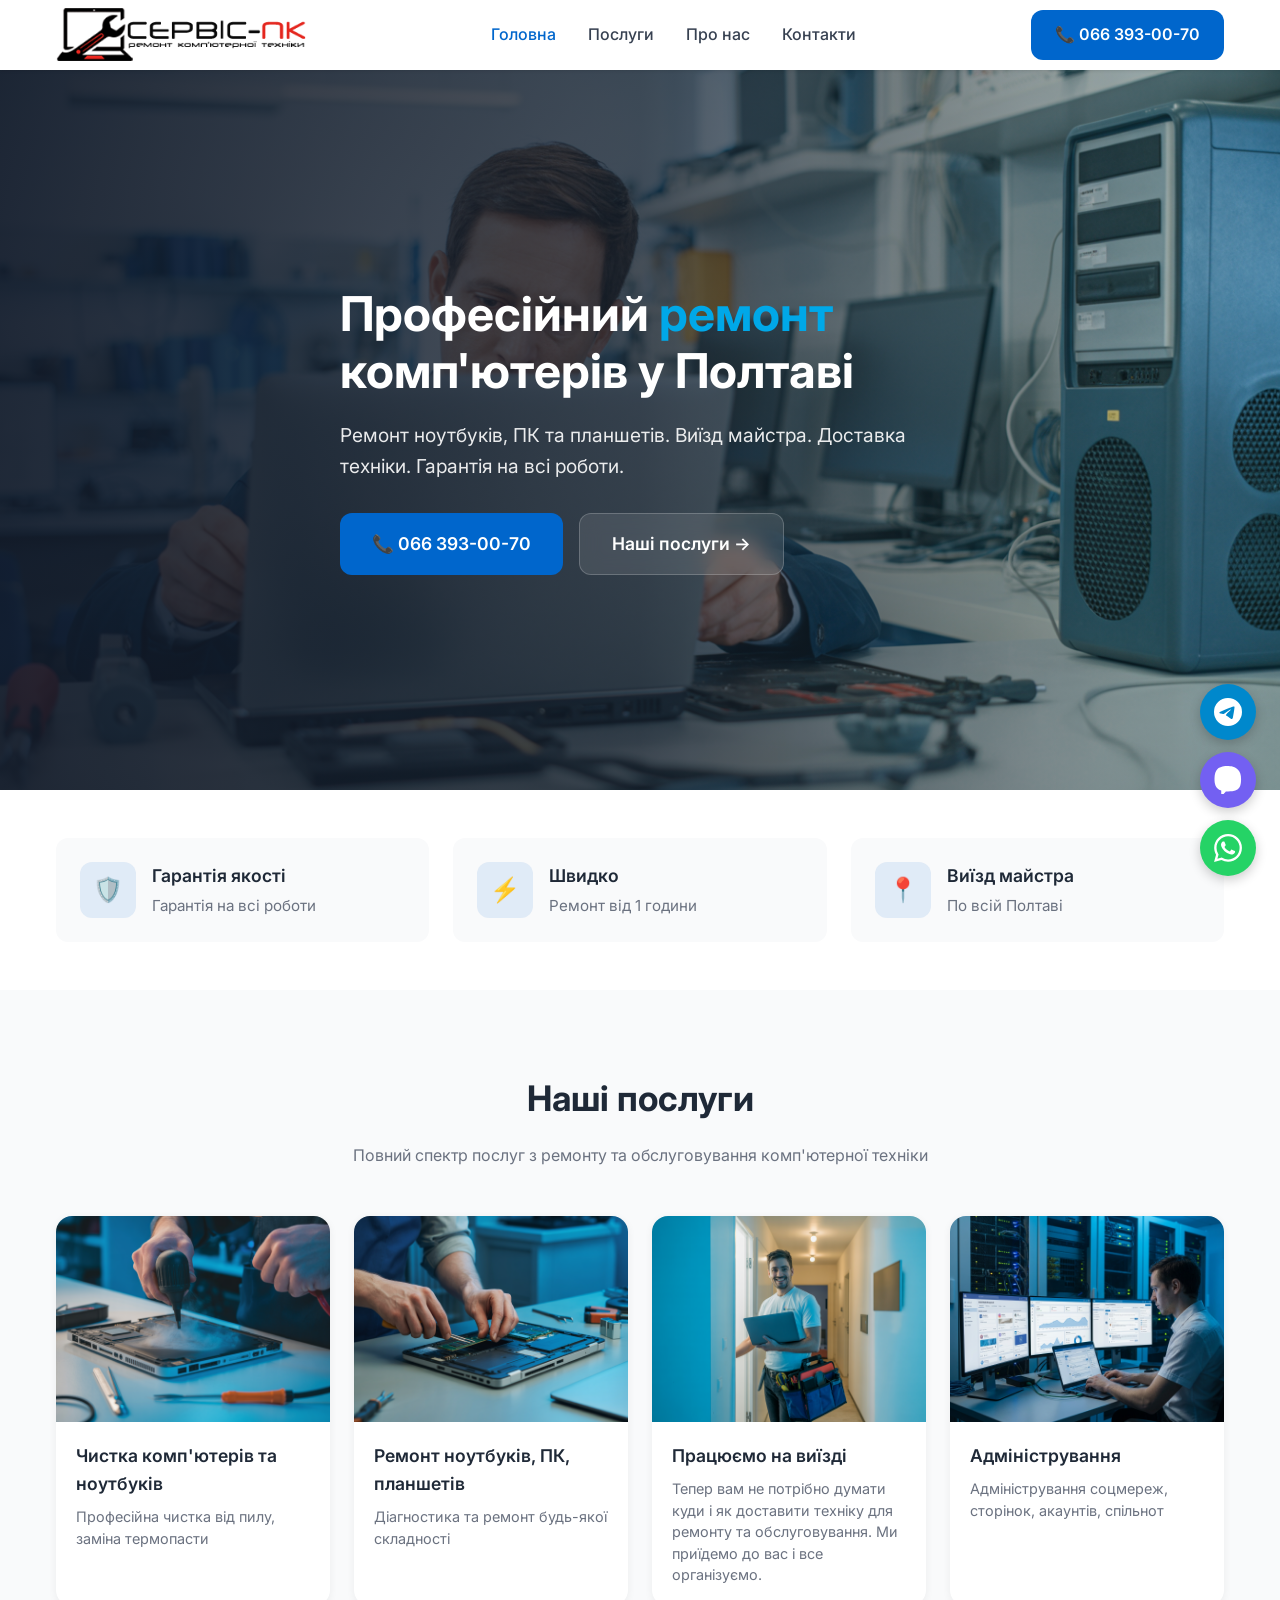
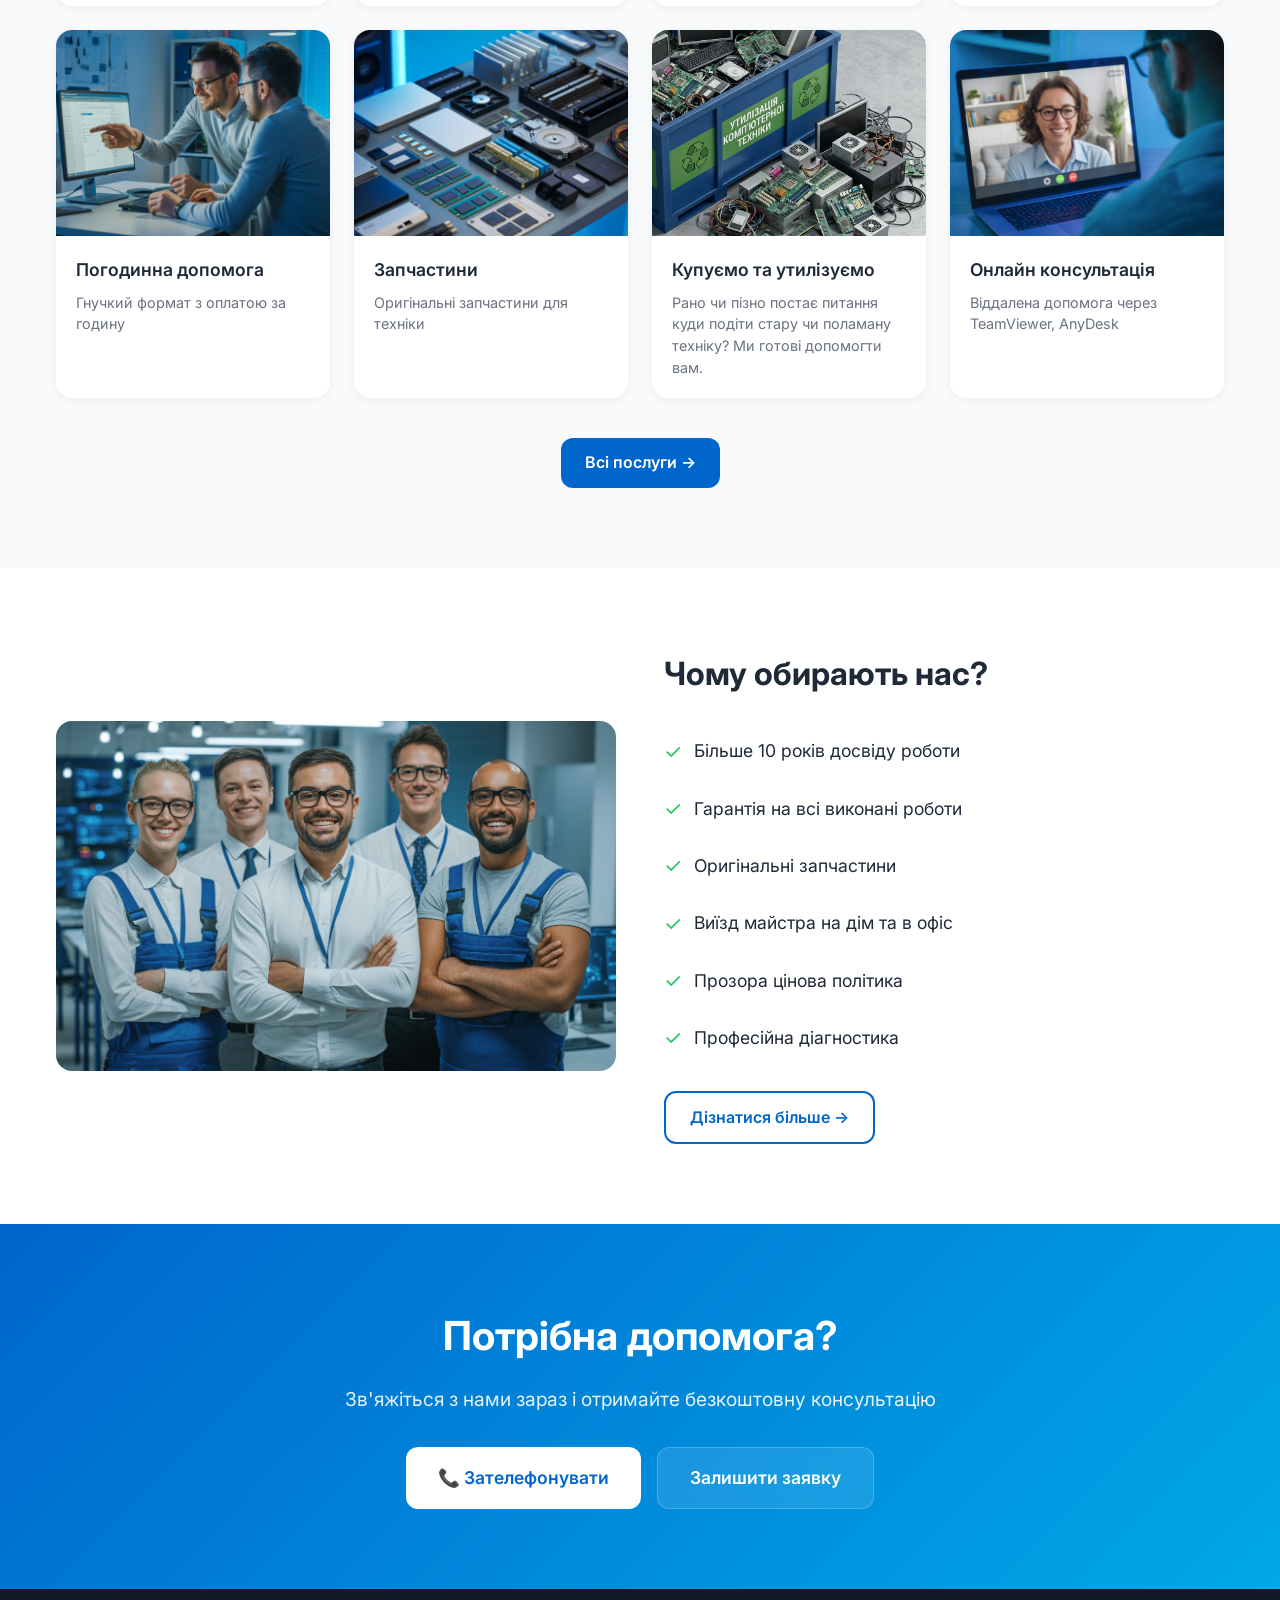
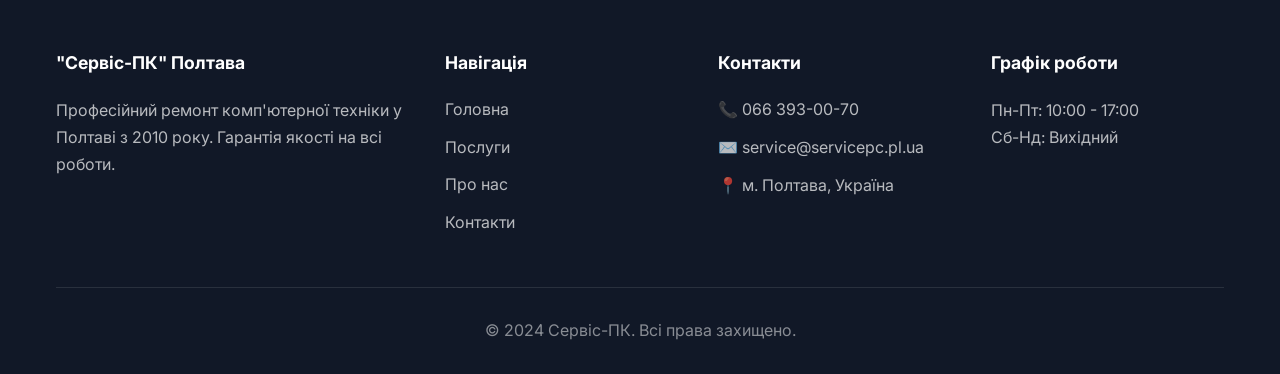
==== index.html @ 005079a8 "Update index.html" ====
<!DOCTYPE html>
<html lang="uk">
<head>
    <meta charset="UTF-8">
    <meta name="viewport" content="width=device-width, initial-scale=1.0">
    <title>"Сервіс-ПК" Полтава | Ремонт ноутбуків та комп'ютерів у Полтаві</title>
    <meta name="description" content="Професійний ремонт ноутбуків, комп'ютерів та планшетів у Полтаві. Виїзд додому. Гарантія на всі роботи.">
    <link rel="icon" type="image/png" href="favicon.png">
    <link rel="preconnect" href="https://fonts.googleapis.com">
    <link href="https://fonts.googleapis.com/css2?family=Inter:wght@400;500;600;700&display=swap" rel="stylesheet">
    <link rel="stylesheet" href="styles.css">
</head>
<body>
    <!-- Header -->
    <header class="header">
        <div class="container header-inner">
            <a href="index.html" class="logo">
                <div class="logo-icon"><img src="logo.png"</img></div>
                <span></span>
            </a>
            <nav class="nav" id="nav">
                <a href="index.html" class="active">Головна</a>
                <a href="poslugy.html">Послуги</a>
                <a href="pro-nas.html">Про нас</a>
                <a href="kontakty.html">Контакти</a>
            </nav>
            <div class="header-btn">
                <a href="tel:+380663930070" class="btn btn-primary">📞 066 393-00-70</a>
            </div>
            <button class="mobile-menu" id="mobileMenu">☰</button>
        </div>
    </header>

    <!-- Hero -->
    <section class="hero">
        <div class="hero-bg">
            <img src="images/ec92a161-8647-4b98-91ac-140dd368176b.png" alt="Ремонт комп'ютерів">
        </div>
        <div class="hero-overlay"></div>
        <div class="container">
            <div class="hero-content">
                <h1>Професійний <span>ремонт</span> комп'ютерів у Полтаві</h1>
                <p>Ремонт ноутбуків, ПК та планшетів. Виїзд майстра. Доставка техніки. Гарантія на всі роботи.</p>
                <div class="hero-buttons">
                    <a href="tel:+380663930070" class="btn btn-primary btn-lg">📞 066 393-00-70</a>
                    <a href="poslugy.html" class="btn btn-outline btn-lg">Наші послуги →</a>
                </div>
            </div>
        </div>
    </section>

    <!-- Features -->
    <section class="features">
        <div class="container">
            <div class="features-grid">
                <div class="feature-card">
                    <div class="feature-icon">🛡️</div>
                    <div>
                        <h3>Гарантія якості</h3>
                        <p>Гарантія на всі роботи</p>
                    </div>
                </div>
                <div class="feature-card">
                    <div class="feature-icon">⚡</div>
                    <div>
                        <h3>Швидко</h3>
                        <p>Ремонт від 1 години</p>
                    </div>
                </div>
                <div class="feature-card">
                    <div class="feature-icon">📍</div>
                    <div>
                        <h3>Виїзд майстра</h3>
                        <p>По всій Полтаві</p>
                    </div>
                </div>
            </div>
        </div>
    </section>

    <!-- Services -->
    <section class="section bg-gray">
        <div class="container">
            <h2 class="section-title">Наші послуги</h2>
            <p class="section-subtitle">Повний спектр послуг з ремонту та обслуговування комп'ютерної техніки</p>
            
            <div class="services-grid">
                <div class="service-card">
                    <div class="service-img">
                        <img src="images/a5ce8f11-22b6-4d68-ac84-dbd267f538cc.png" alt="Чистка">
                    </div>
                    <div class="service-body">
                        <h3>Чистка комп'ютерів та ноутбуків</h3>
                        <p>Професійна чистка від пилу, заміна термопасти</p>
                    </div>
                </div>
                <div class="service-card">
                    <div class="service-img">
                        <img src="images/debf2710-bd42-4d96-965d-35e3a86e3734.png" alt="Ремонт">
                    </div>
                    <div class="service-body">
                        <h3>Ремонт ноутбуків, ПК, планшетів</h3>
                        <p>Діагностика та ремонт будь-якої складності</p>
                    </div>
                </div>
                <div class="service-card">
                    <div class="service-img">
                        <img src="images/233c97ff-f4c9-49db-b74a-fb78ea7b0516.png" alt="Виїзд">
                    </div>
                    <div class="service-body">
                        <h3>Працюємо на виїзді</h3>
                        <p>Тепер вам не потрібно думати куди і як доставити техніку для ремонту та обслуговування. Ми приїдемо до вас і все організуємо.</p>
                    </div>
                </div>
                <div class="service-card">
                    <div class="service-img">
                        <img src="images/d115194c-d13f-4ada-9dfe-06631b7585ef.png" alt="Мережі">
                    </div>
                    <div class="service-body">
                        <h3>Адміністрування</h3>
                        <p>Адміністрування соцмереж, сторінок, акаунтів, спільнот</p>
                    </div>
                </div>
                <div class="service-card">
                    <div class="service-img">
                        <img src="images/e6324eff-a339-4a63-9213-d40a35a7347f.png" alt="Погодинна">
                    </div>
                    <div class="service-body">
                        <h3>Погодинна допомога</h3>
                        <p>Гнучкий формат з оплатою за годину</p>
                    </div>
                </div>
                <div class="service-card">
                    <div class="service-img">
                        <img src="images/93570c09-56a9-4844-9c90-b3a5bb900a11.png" alt="Запчастини">
                    </div>
                    <div class="service-body">
                        <h3>Запчастини</h3>
                        <p>Оригінальні запчастини для техніки</p>
                    </div>
                </div>
                <div class="service-card">
                    <div class="service-img">
                        <img src="images/2b6dc6ee-dd7d-4642-ae8e-7f777b66459b.png" alt="Сайти">
                    </div>
                    <div class="service-body">
                        <h3>Купуємо та утилізуємо</h3>
                        <p>Рано чи пізно постає питання куди подіти стару чи поламану техніку? Ми готові допомогти вам.</p>
                    </div>
                </div>
                <div class="service-card">
                    <div class="service-img">
                        <img src="images/15fd7cae-9e54-4847-9035-f7b1e75cce84.png" alt="Онлайн">
                    </div>
                    <div class="service-body">
                        <h3>Онлайн консультація</h3>
                        <p>Віддалена допомога через TeamViewer, AnyDesk</p>
                    </div>
                </div>
            </div>

            <div class="text-center" style="margin-top: 40px;">
                <a href="poslugy.html" class="btn btn-primary">Всі послуги →</a>
            </div>
        </div>
    </section>

    <!-- Why Us -->
    <section class="section bg-white">
        <div class="container">
            <div class="why-grid">
                <div class="why-img">
                    <img src="images/14e78e76-f14c-47c9-a413-6855dcf27d2c.png" alt="Команда">
                </div>
                <div>
                    <h2 style="font-size: 2rem; margin-bottom: 24px;">Чому обирають нас?</h2>
                    <ul class="why-list">
                        <li><span class="icon">✓</span> Більше 10 років досвіду роботи</li>
                        <li><span class="icon">✓</span> Гарантія на всі виконані роботи</li>
                        <li><span class="icon">✓</span> Оригінальні запчастини</li>
                        <li><span class="icon">✓</span> Виїзд майстра на дім та в офіс</li>
                        <li><span class="icon">✓</span> Прозора цінова політика</li>
                        <li><span class="icon">✓</span> Професійна діагностика</li>
                    </ul>
                    <div style="margin-top: 24px;">
                        <a href="pro-nas.html" class="btn btn-border">Дізнатися більше →</a>
                    </div>
                </div>
            </div>
        </div>
    </section>

    <!-- CTA -->
    <section class="cta">
        <div class="container text-center">
            <h2>Потрібна допомога?</h2>
            <p>Зв'яжіться з нами зараз і отримайте безкоштовну консультацію</p>
            <div class="cta-buttons">
                <a href="tel:+380663930070" class="btn btn-white btn-lg">📞 Зателефонувати</a>
                <a href="kontakty.html" class="btn btn-outline btn-lg">Залишити заявку</a>
            </div>
        </div>
    </section>

    <!-- Footer -->
    <footer class="footer">
        <div class="container">
            <div class="footer-grid">
                <div class="footer-col">
                   <h4>"Сервіс-ПК" Полтава</h4>
                    <p>Професійний ремонт комп'ютерної техніки у Полтаві з 2010 року. Гарантія якості на всі роботи.</p>
                </div>
                <div class="footer-col">
                    <h4>Навігація</h4>
                    <a href="index.html">Головна</a>
                    <a href="poslugy.html">Послуги</a>
                    <a href="pro-nas.html">Про нас</a>
                    <a href="kontakty.html">Контакти</a>
                </div>
                <div class="footer-col">
                    <h4>Контакти</h4>
                    <a href="tel:+380663930070">📞 066 393-00-70</a>
                    <a href="mailto:service@servicepc.pl.ua">✉️ service@servicepc.pl.ua</a>
                    <p>📍 м. Полтава, Україна</p>
                </div>
                <div class="footer-col">
                    <h4>Графік роботи</h4>
                    <p>Пн-Пт: 10:00 - 17:00</p>
                    <p>Сб-Нд: Вихідний</p>
                </div>
            </div>
            <div class="footer-bottom">
                <p>© 2024 Сервіс-ПК. Всі права захищено.</p>
            </div>
        </div>
    </footer>

    <!-- Floating Buttons -->
    <div class="floating-btns">
        <a href="https://t.me/+380663930070" target="_blank" class="float-btn telegram">
            <svg viewBox="0 0 24 24" fill="currentColor"><path d="M11.944 0A12 12 0 0 0 0 12a12 12 0 0 0 12 12 12 12 0 0 0 12-12A12 12 0 0 0 12 0a12 12 0 0 0-.056 0zm4.962 7.224c.1-.002.321.023.465.14a.506.506 0 0 1 .171.325c.016.093.036.306.02.472-.18 1.898-.962 6.502-1.36 8.627-.168.9-.499 1.201-.82 1.23-.696.065-1.225-.46-1.9-.902-1.056-.693-1.653-1.124-2.678-1.8-1.185-.78-.417-1.21.258-1.91.177-.184 3.247-2.977 3.307-3.23.007-.032.014-.15-.056-.212s-.174-.041-.249-.024c-.106.024-1.793 1.14-5.061 3.345-.48.33-.913.49-1.302.48-.428-.008-1.252-.241-1.865-.44-.752-.245-1.349-.374-1.297-.789.027-.216.325-.437.893-.663 3.498-1.524 5.83-2.529 6.998-3.014 3.332-1.386 4.025-1.627 4.476-1.635z"/></svg>
        </a>
        <a href="viber://chat?number=+380663930070" class="float-btn viber">
            <svg viewBox="0 0 24 24" fill="currentColor"><path d="M11.4 0C9.473.028 5.333.344 3.02 2.467 1.302 4.187.541 6.783.456 10.034c-.085 3.25-.2 9.346 5.737 10.91v2.495s-.035.998.627 1.203c.764.254 1.216-.49 1.95-1.27.403-.428.96-1.058 1.382-1.54 3.81.32 6.74-.41 7.07-.516.76-.244 5.058-.797 5.757-6.504.722-5.89-.344-9.612-2.24-11.278C18.66.454 14.206.014 11.4 0z"/></svg>
        </a>
        <a href="https://wa.me/380663930070" target="_blank" class="float-btn whatsapp">
            <svg viewBox="0 0 24 24" fill="currentColor"><path d="M17.472 14.382c-.297-.149-1.758-.867-2.03-.967-.273-.099-.471-.148-.67.15-.197.297-.767.966-.94 1.164-.173.199-.347.223-.644.075-.297-.15-1.255-.463-2.39-1.475-.883-.788-1.48-1.761-1.653-2.059-.173-.297-.018-.458.13-.606.134-.133.298-.347.446-.52.149-.174.198-.298.298-.497.099-.198.05-.371-.025-.52-.075-.149-.669-1.612-.916-2.207-.242-.579-.487-.5-.669-.51-.173-.008-.371-.01-.57-.01-.198 0-.52.074-.792.372-.272.297-1.04 1.016-1.04 2.479 0 1.462 1.065 2.875 1.213 3.074.149.198 2.096 3.2 5.077 4.487.709.306 1.262.489 1.694.625.712.227 1.36.195 1.871.118.571-.085 1.758-.719 2.006-1.413.248-.694.248-1.289.173-1.413-.074-.124-.272-.198-.57-.347m-5.421 7.403h-.004a9.87 9.87 0 01-5.031-1.378l-.361-.214-3.741.982.998-3.648-.235-.374a9.86 9.86 0 01-1.51-5.26c.001-5.45 4.436-9.884 9.888-9.884 2.64 0 5.122 1.03 6.988 2.898a9.825 9.825 0 012.893 6.994c-.003 5.45-4.437 9.884-9.885 9.884m8.413-18.297A11.815 11.815 0 0012.05 0C5.495 0 .16 5.335.157 11.892c0 2.096.547 4.142 1.588 5.945L.057 24l6.305-1.654a11.882 11.882 0 005.683 1.448h.005c6.554 0 11.89-5.335 11.893-11.893a11.821 11.821 0 00-3.48-8.413z"/></svg>
        </a>
    </div>

    <script>
        document.getElementById('mobileMenu').addEventListener('click', function() {
            var nav = document.getElementById('nav');
            nav.classList.toggle('active');
            this.textContent = nav.classList.contains('active') ? '✕' : '☰';
        });
    </script>
</body>
</html>
---- styles.css ----
* { margin: 0; padding: 0; box-sizing: border-box; }
:root {
  --primary: #0066cc;
  --primary-dark: #004c99;
  --primary-light: #3399ff;
  --accent: #00a8e8;
}
html { scroll-behavior: smooth; }
body { font-family: 'Inter', -apple-system, BlinkMacSystemFont, sans-serif; color: #1f2937; line-height: 1.6; }
a { text-decoration: none; color: inherit; }
img { max-width: 100%; height: auto; }
.container { max-width: 1200px; margin: 0 auto; padding: 0 16px; }
.text-center { text-align: center; }

/* Buttons */
.btn { display: inline-flex; align-items: center; justify-content: center; gap: 8px; padding: 12px 24px; border-radius: 12px; font-weight: 600; transition: all 0.3s; border: none; cursor: pointer; font-size: 1rem; }
.btn-primary { background: var(--primary); color: white; }
.btn-primary:hover { background: var(--primary-dark); }
.btn-outline { background: rgba(255,255,255,0.1); color: white; border: 1px solid rgba(255,255,255,0.2); backdrop-filter: blur(10px); }
.btn-outline:hover { background: rgba(255,255,255,0.2); }
.btn-white { background: white; color: var(--primary); }
.btn-white:hover { background: #f3f4f6; }
.btn-lg { padding: 16px 32px; font-size: 1.1rem; }
.btn-border { background: transparent; border: 2px solid var(--primary); color: var(--primary); }
.btn-border:hover { background: var(--primary); color: white; }

/* Header */
.header { position: fixed; top: 0; left: 0; right: 0; background: white; box-shadow: 0 1px 3px rgba(0,0,0,0.1); z-index: 1000; }
.header-inner { display: flex; align-items: center; justify-content: space-between; height: 70px; }
.logo { display: flex; align-items: center; gap: 10px; font-size: 1.4rem; font-weight: 700; color: var(--primary); }
.logo-icon { width: 250px; height: 75px; border-radius: 10px; display: flex; align-items: center; justify-content: center; color: white; font-size: 1.2rem; }
.nav { display: flex; gap: 32px; }
.nav a { font-weight: 500; color: #374151; transition: color 0.3s; }
.nav a:hover, .nav a.active { color: var(--primary); }
.header-btn { display: flex; }
.mobile-menu { display: none; background: none; border: none; font-size: 1.5rem; cursor: pointer; }

/* Hero */
.hero { position: relative; min-height: 80vh; display: flex; align-items: center; margin-top: 70px; overflow: hidden; }
.hero-bg { position: absolute; inset: 0; }
.hero-bg img { width: 100%; height: 100%; object-fit: cover; }
.hero-overlay { position: absolute; inset: 0; background: linear-gradient(to right, rgba(17,24,39,0.9) 0%, rgba(17,24,39,0.7) 50%, transparent 100%); }
.hero-content { position: relative; z-index: 1; max-width: 600px; color: white; padding: 40px 0; }
.hero h1 { font-size: 3rem; font-weight: 700; line-height: 1.2; margin-bottom: 20px; }
.hero h1 span { color: var(--accent); }
.hero p { font-size: 1.2rem; color: rgba(255,255,255,0.9); margin-bottom: 32px; }
.hero-buttons { display: flex; gap: 16px; flex-wrap: wrap; }

/* Features */
.features { padding: 48px 0; background: white; }
.features-grid { display: grid; grid-template-columns: repeat(3, 1fr); gap: 24px; }
.feature-card { display: flex; align-items: center; gap: 16px; padding: 24px; background: #f9fafb; border-radius: 12px; transition: box-shadow 0.3s; }
.feature-card:hover { box-shadow: 0 4px 12px rgba(0,0,0,0.08); }
.feature-icon { width: 56px; height: 56px; background: rgba(0,102,204,0.1); border-radius: 12px; display: flex; align-items: center; justify-content: center; font-size: 1.5rem; flex-shrink: 0; }
.feature-card h3 { font-size: 1.1rem; font-weight: 600; margin-bottom: 4px; }
.feature-card p { color: #6b7280; font-size: 0.95rem; }

/* Section */
.section { padding: 80px 0; }
.section-title { font-size: 2.2rem; font-weight: 700; text-align: center; margin-bottom: 16px; }
.section-subtitle { color: #6b7280; text-align: center; margin-bottom: 48px; max-width: 600px; margin-left: auto; margin-right: auto; }
.bg-gray { background: #f9fafb; }
.bg-white { background: white; }
.bg-dark { background: #111827; color: white; }

/* Services Grid */
.services-grid { display: grid; grid-template-columns: repeat(4, 1fr); gap: 24px; }
.service-card { background: white; border-radius: 16px; overflow: hidden; box-shadow: 0 2px 8px rgba(0,0,0,0.06); transition: all 0.3s; }
.service-card:hover { transform: translateY(-4px); box-shadow: 0 12px 24px rgba(0,0,0,0.12); }
.service-img { position: relative; aspect-ratio: 4/3; overflow: hidden; }
.service-img img { width: 100%; height: 100%; object-fit: cover; transition: transform 0.5s; }
.service-card:hover .service-img img { transform: scale(1.05); }
.service-body { padding: 20px; }
.service-card h3 { font-size: 1.1rem; font-weight: 600; margin-bottom: 8px; transition: color 0.3s; }
.service-card:hover h3 { color: var(--primary); }
.service-card p { color: #6b7280; font-size: 0.9rem; line-height: 1.5; }

/* Services Page Grid */
.services-page-grid { display: grid; grid-template-columns: repeat(3, 1fr); gap: 32px; }
.service-page-card { background: white; border-radius: 16px; overflow: hidden; box-shadow: 0 2px 8px rgba(0,0,0,0.06); transition: all 0.3s; }
.service-page-card:hover { box-shadow: 0 12px 32px rgba(0,0,0,0.15); }
.service-page-card .service-img { aspect-ratio: 4/3; }
.service-page-card .service-body { padding: 24px; }
.service-page-card h3 { font-size: 1.2rem; font-weight: 700; margin-bottom: 12px; }
.service-page-card p { margin-bottom: 16px; }
.service-link { display: inline-flex; align-items: center; gap: 6px; color: var(--primary); font-weight: 500; transition: color 0.3s; }
.service-link:hover { color: var(--primary-dark); }

/* Why Us */
.why-grid { display: grid; grid-template-columns: 1fr 1fr; gap: 48px; align-items: center; }
.why-img { position: relative; aspect-ratio: 16/10; border-radius: 16px; overflow: hidden; }
.why-img img { width: 100%; height: 100%; object-fit: cover; }
.why-list { list-style: none; }
.why-list li { display: flex; align-items: center; gap: 12px; padding: 12px 0; font-size: 1.1rem; }
.why-list .icon { color: #22c55e; font-size: 1.3rem; }

/* CTA */
.cta { padding: 80px 0; background: linear-gradient(135deg, var(--primary) 0%, var(--accent) 100%); color: white; }
.cta h2 { font-size: 2.5rem; font-weight: 700; margin-bottom: 16px; }
.cta p { font-size: 1.2rem; opacity: 0.9; margin-bottom: 32px; }
.cta-buttons { display: flex; gap: 16px; justify-content: center; flex-wrap: wrap; }

/* Page Header */
.page-header { background: linear-gradient(135deg, var(--primary) 0%, var(--accent) 100%); padding: 100px 0 60px; margin-top: 70px; text-align: center; color: white; }
.page-header h1 { font-size: 2.8rem; font-weight: 700; margin-bottom: 16px; }
.page-header p { font-size: 1.2rem; opacity: 0.9; max-width: 600px; margin: 0 auto; }

/* Buy Section */
.buy-badge { display: inline-flex; align-items: center; gap: 8px; padding: 8px 16px; background: #fef3c7; color: #92400e; border-radius: 999px; font-weight: 500; margin-bottom: 16px; }
.buy-grid { display: grid; grid-template-columns: repeat(2, 1fr); gap: 24px; }
.buy-card { padding: 24px; background: #fffbeb; border: 1px solid #fde68a; border-radius: 16px; transition: box-shadow 0.3s; }
.buy-card:hover { box-shadow: 0 8px 24px rgba(0,0,0,0.1); }
.buy-card h3 { font-size: 1.1rem; font-weight: 600; margin-bottom: 8px; }
.buy-card p { color: #6b7280; margin-bottom: 16px; }
.buy-link { display: inline-flex; align-items: center; gap: 6px; color: #b45309; font-weight: 500; }

/* Stats */
.stats-grid { display: grid; grid-template-columns: repeat(3, 1fr); gap: 32px; }
.stat-card { text-align: center; padding: 32px; background: white; border-radius: 16px; box-shadow: 0 2px 8px rgba(0,0,0,0.06); }
.stat-icon { font-size: 2.5rem; margin-bottom: 16px; }
.stat-value { font-size: 2.5rem; font-weight: 700; color: #111827; margin-bottom: 8px; }
.stat-label { color: #6b7280; }

/* Advantages */
.advantages-grid { display: grid; grid-template-columns: repeat(3, 1fr); gap: 24px; }
.advantage-card { display: flex; gap: 16px; padding: 24px; background: #f9fafb; border-radius: 16px; transition: box-shadow 0.3s; }
.advantage-card:hover { box-shadow: 0 8px 24px rgba(0,0,0,0.1); }
.advantage-icon { font-size: 1.5rem; color: #22c55e; flex-shrink: 0; }
.advantage-card h3 { font-size: 1.1rem; font-weight: 600; margin-bottom: 8px; }
.advantage-card p { color: #6b7280; font-size: 0.95rem; }

/* Contact */
.contact-grid { display: grid; grid-template-columns: 1fr 1fr; gap: 48px; }
.contact-info { display: flex; flex-direction: column; gap: 16px; }
.contact-item { display: flex; align-items: center; gap: 16px; padding: 16px; background: white; border-radius: 12px; box-shadow: 0 2px 8px rgba(0,0,0,0.06); transition: box-shadow 0.3s; }
.contact-item:hover { box-shadow: 0 4px 12px rgba(0,0,0,0.1); }
.contact-icon { width: 48px; height: 48px; background: rgba(0,102,204,0.1); border-radius: 12px; display: flex; align-items: center; justify-content: center; font-size: 1.3rem; }
.contact-item .label { font-size: 0.85rem; color: #6b7280; }
.contact-item .value { font-weight: 600; font-size: 1.1rem; }
.messengers { display: flex; gap: 12px; margin-top: 24px; flex-wrap: wrap; }
.messenger-btn { display: inline-flex; align-items: center; gap: 8px; padding: 12px 20px; border-radius: 12px; color: white; font-weight: 500; transition: opacity 0.3s; }
.messenger-btn:hover { opacity: 0.9; }
.messenger-btn.telegram { background: #0088cc; }
.messenger-btn.viber { background: #7360f2; }
.messenger-btn.whatsapp { background: #25D366; }

/* Form */
.contact-form-wrapper { background: white; padding: 32px; border-radius: 16px; box-shadow: 0 2px 8px rgba(0,0,0,0.06); }
.contact-form-wrapper h2 { font-size: 1.5rem; font-weight: 700; margin-bottom: 8px; }
.contact-form-wrapper > p { color: #6b7280; margin-bottom: 24px; }
.form-group { margin-bottom: 20px; }
.form-group label { display: block; font-weight: 500; margin-bottom: 8px; }
.form-group input, .form-group textarea { width: 100%; padding: 14px 16px; border: 2px solid #e5e7eb; border-radius: 12px; font-size: 1rem; font-family: inherit; transition: border-color 0.3s; }
.form-group input:focus, .form-group textarea:focus { outline: none; border-color: var(--primary); }
.form-group textarea { resize: vertical; min-height: 120px; }

/* Footer */
.footer { background: #111827; color: white; padding: 60px 0 30px; }
.footer-grid { display: grid; grid-template-columns: 1.5fr 1fr 1fr 1fr; gap: 40px; margin-bottom: 40px; }
.footer-col .logo { margin-bottom: 16px; }
.footer-col .logo span { color: white; }
.footer-col p { color: rgba(255,255,255,0.7); line-height: 1.7; }
.footer-col h4 { font-size: 1.1rem; margin-bottom: 20px; }
.footer-col a { display: block; color: rgba(255,255,255,0.7); margin-bottom: 12px; transition: color 0.3s; }
.footer-col a:hover { color: white; }
.footer-bottom { text-align: center; padding-top: 30px; border-top: 1px solid rgba(255,255,255,0.1); color: rgba(255,255,255,0.5); }

/* Floating Buttons */
.floating-btns { position: fixed; bottom: 24px; right: 24px; display: flex; flex-direction: column; gap: 12px; z-index: 999; }
.float-btn { width: 56px; height: 56px; border-radius: 50%; display: flex; align-items: center; justify-content: center; color: white; box-shadow: 0 4px 12px rgba(0,0,0,0.2); transition: transform 0.3s; }
.float-btn:hover { transform: scale(1.1); }
.float-btn svg { width: 28px; height: 28px; }
.float-btn.telegram { background: #0088cc; }
.float-btn.viber { background: #7360f2; }
.float-btn.whatsapp { background: #25D366; }

/* Responsive */
@media (max-width: 1024px) {
  .services-grid { grid-template-columns: repeat(2, 1fr); }
  .services-page-grid { grid-template-columns: repeat(2, 1fr); }
  .footer-grid { grid-template-columns: repeat(2, 1fr); }
}
@media (max-width: 768px) {
  .nav { display: none; position: absolute; top: 70px; left: 0; right: 0; background: white; flex-direction: column; padding: 20px; box-shadow: 0 4px 12px rgba(0,0,0,0.1); gap: 16px; }
  .nav.active { display: flex; }
  .mobile-menu { display: block; }
  .header-btn { display: none; }
  .hero h1 { font-size: 2rem; }
  .hero-buttons { flex-direction: column; }
  .features-grid { grid-template-columns: 1fr; }
  .services-grid, .services-page-grid { grid-template-columns: 1fr; }
  .why-grid { grid-template-columns: 1fr; }
  .stats-grid { grid-template-columns: 1fr; }
  .advantages-grid { grid-template-columns: 1fr; }
  .buy-grid { grid-template-columns: 1fr; }
  .contact-grid { grid-template-columns: 1fr; }
  .footer-grid { grid-template-columns: 1fr; }
  .cta-buttons { flex-direction: column; align-items: center; }
  .section-title { font-size: 1.8rem; }
  .messengers { flex-direction: column; }
}
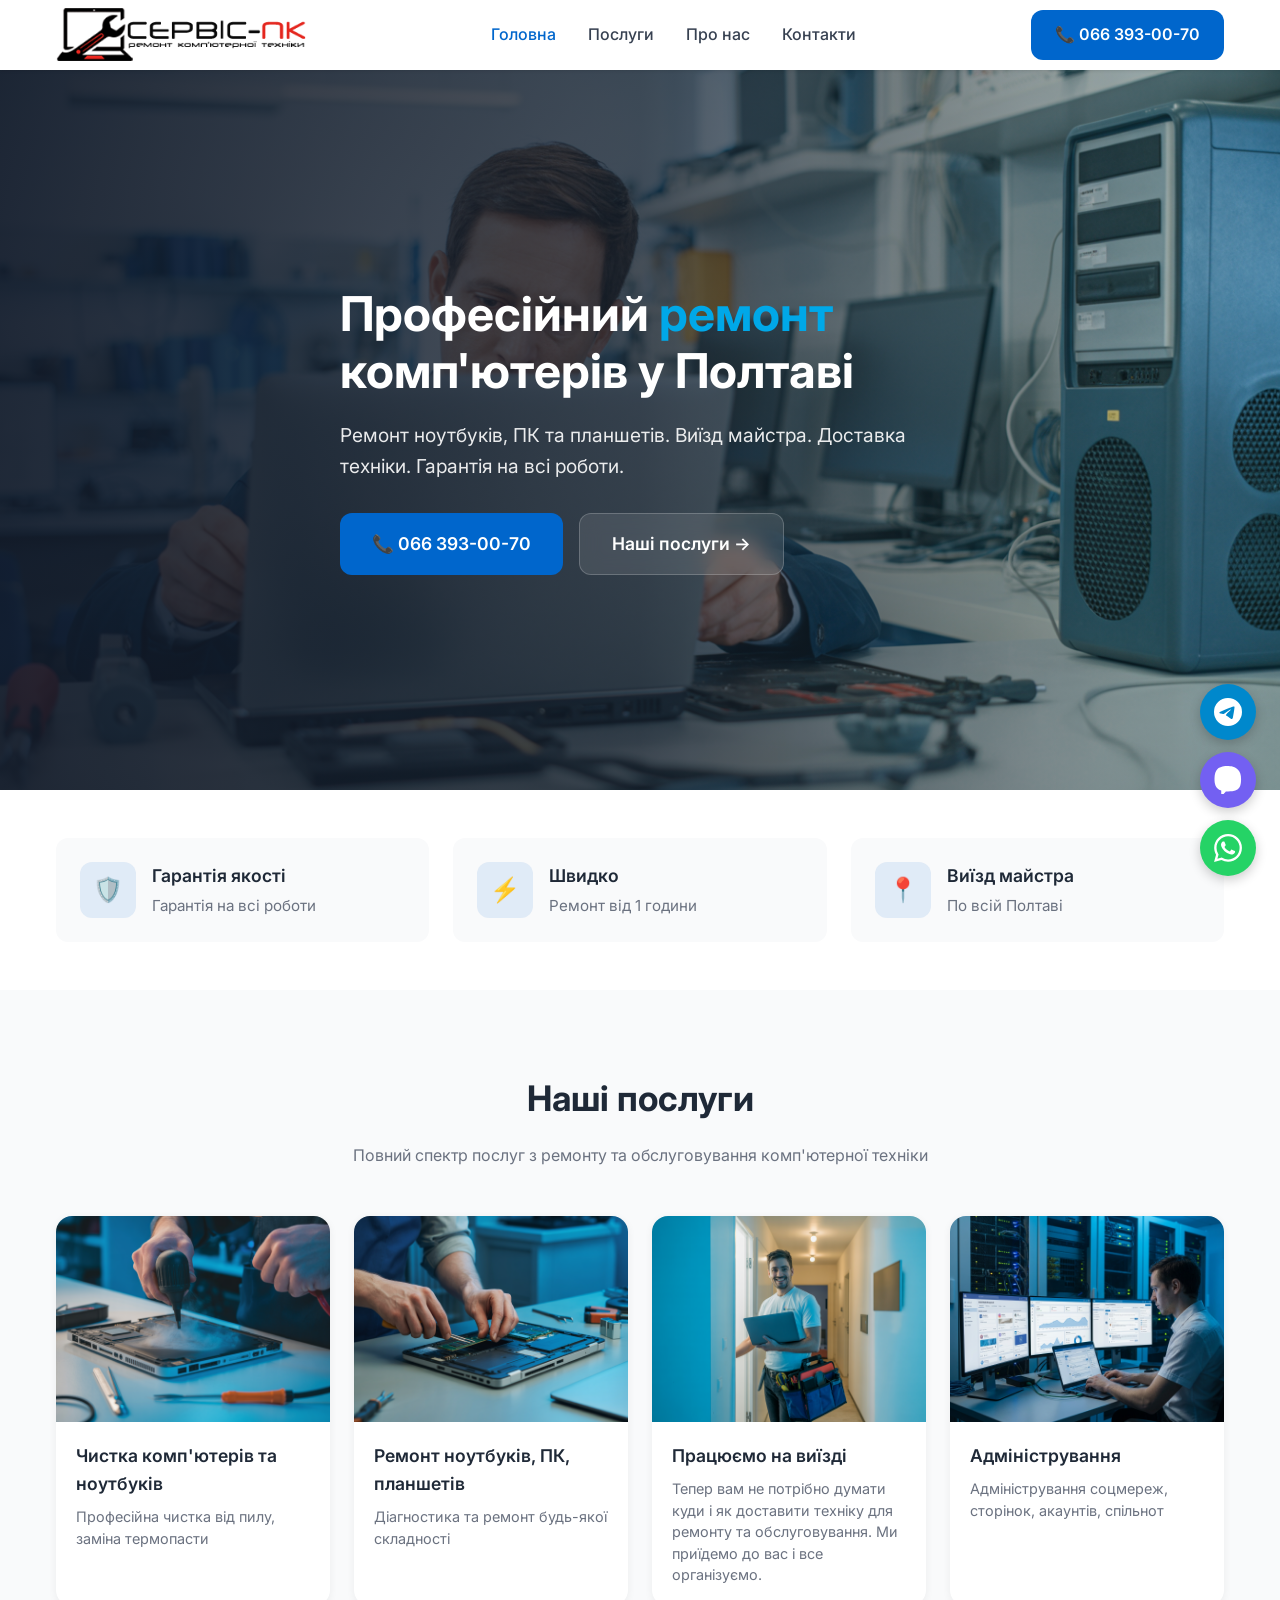
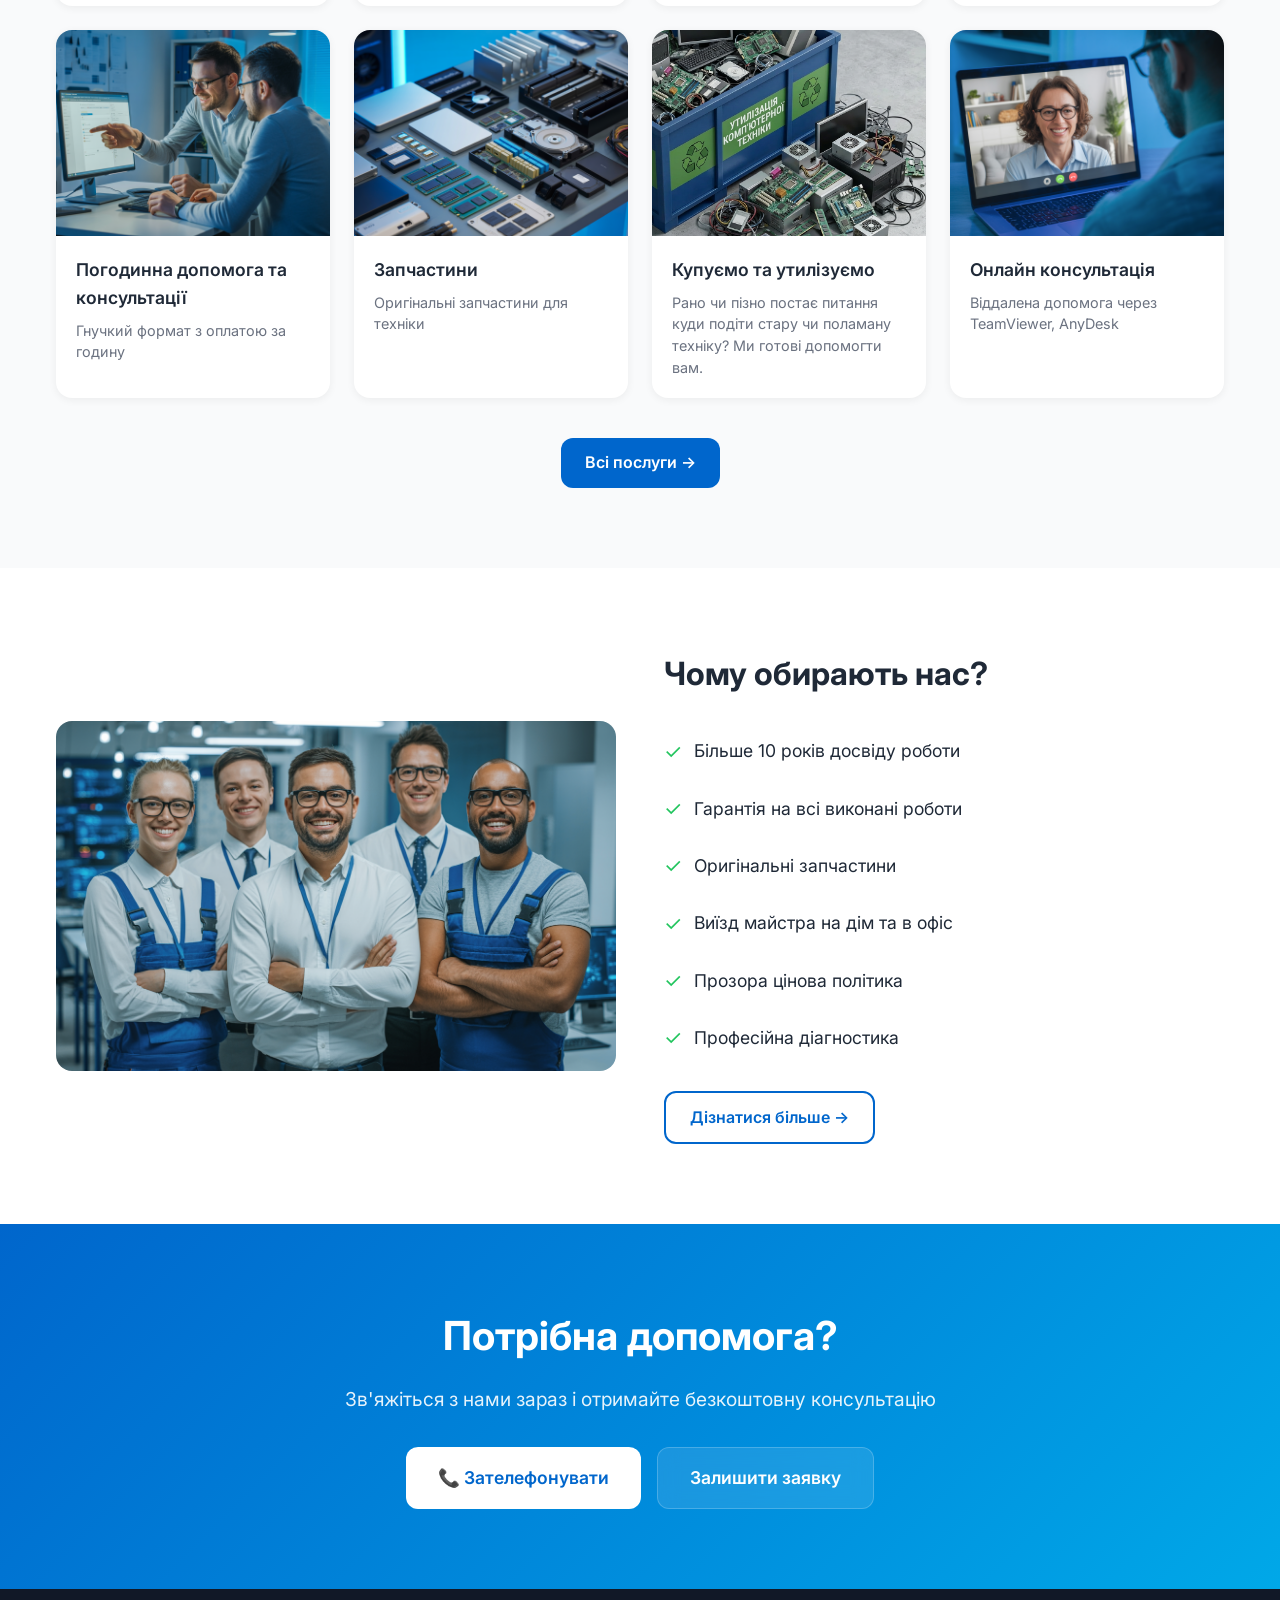
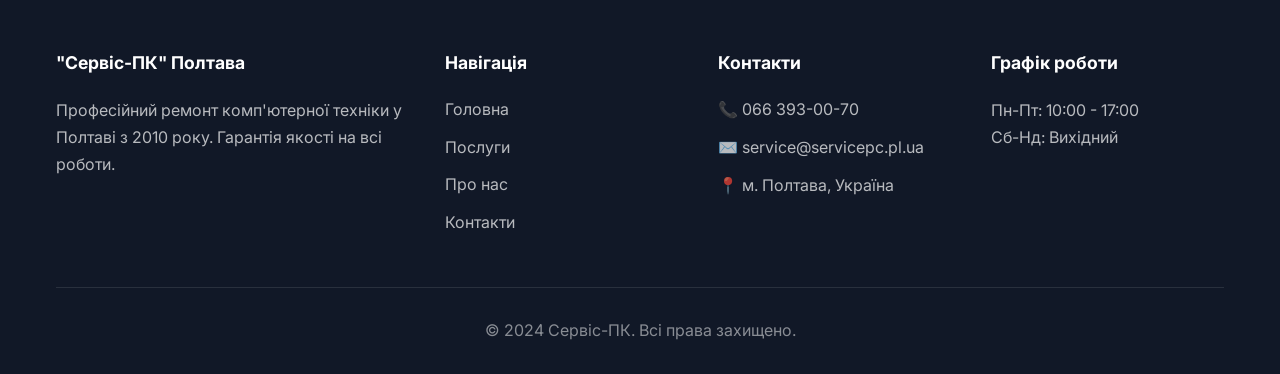
==== commit 3ac42328: "Update index.html" ====
--- a/index.html
+++ b/index.html
@@ -126,7 +126,7 @@
                         <img src="images/e6324eff-a339-4a63-9213-d40a35a7347f.png" alt="Погодинна">
                     </div>
                     <div class="service-body">
-                        <h3>Погодинна допомога</h3>
+                        <h3>Погодинна допомога та консультації</h3>
                         <p>Гнучкий формат з оплатою за годину</p>
                     </div>
                 </div>
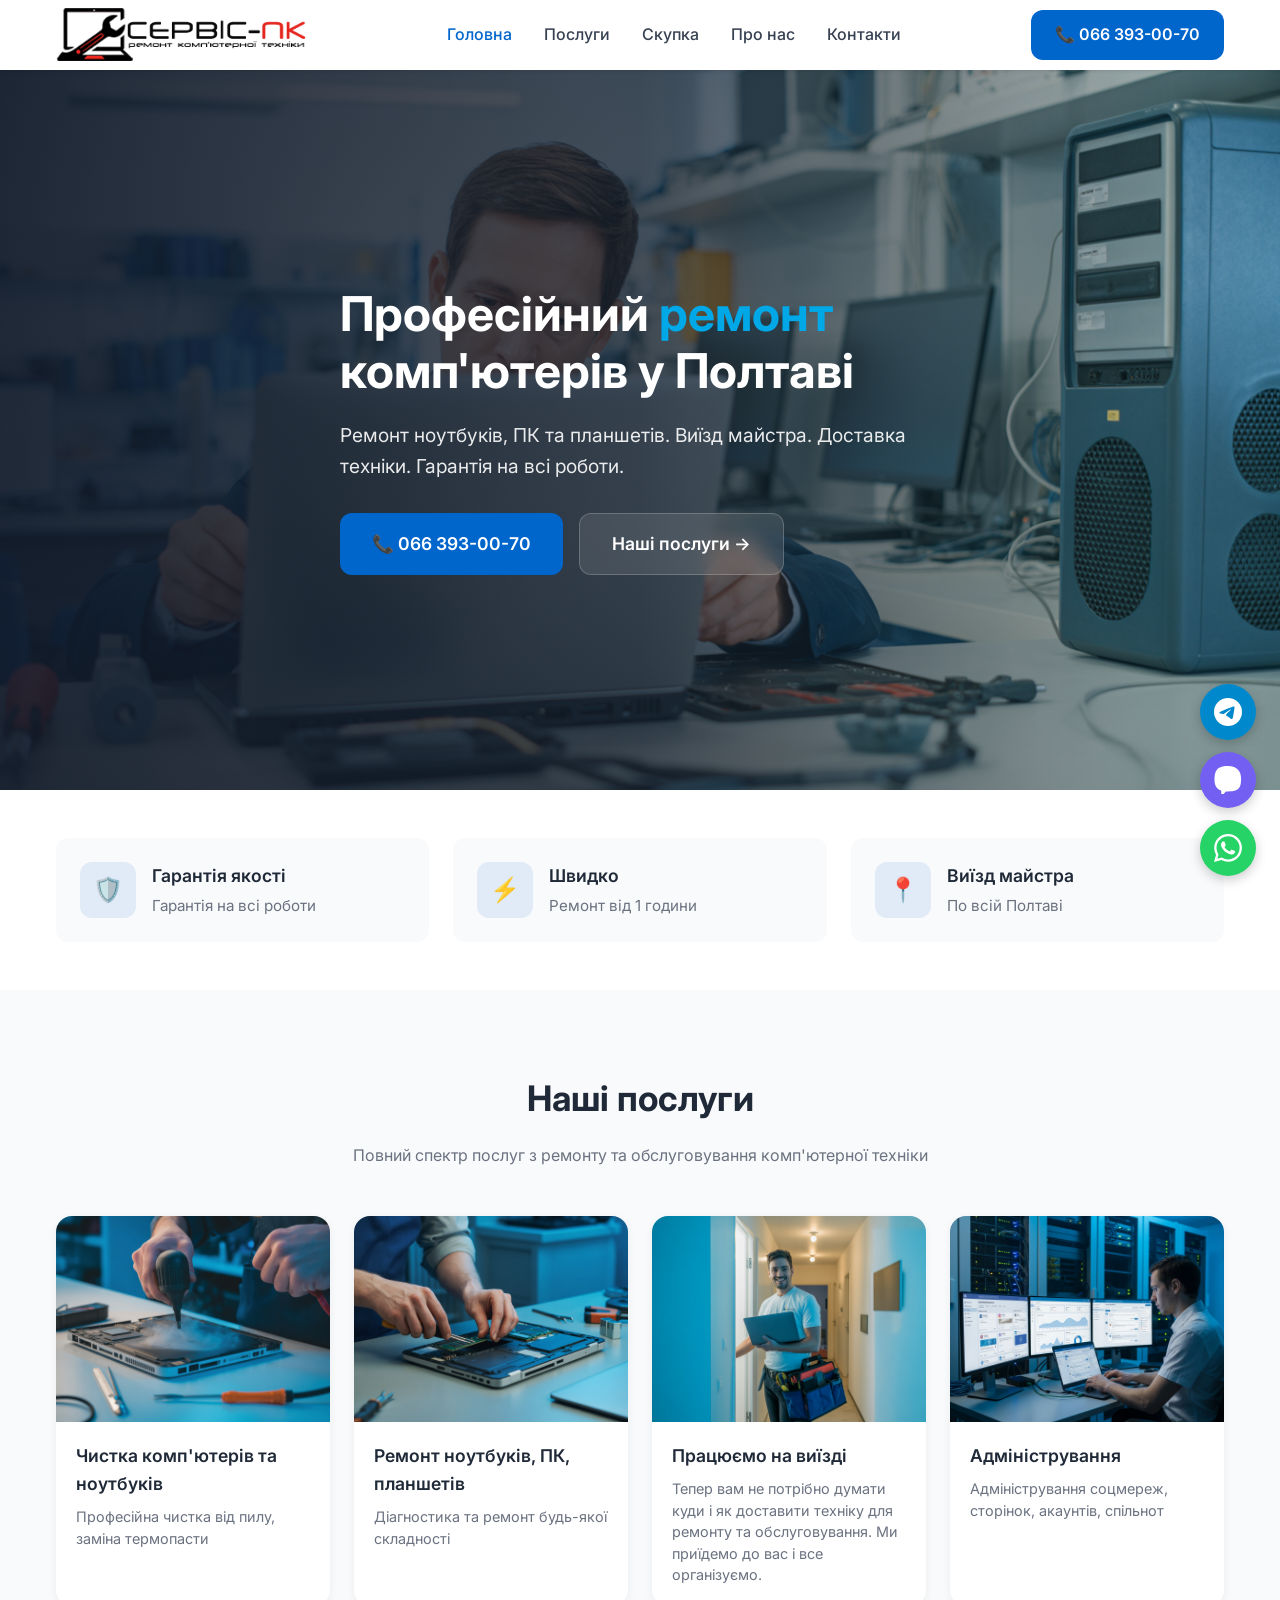
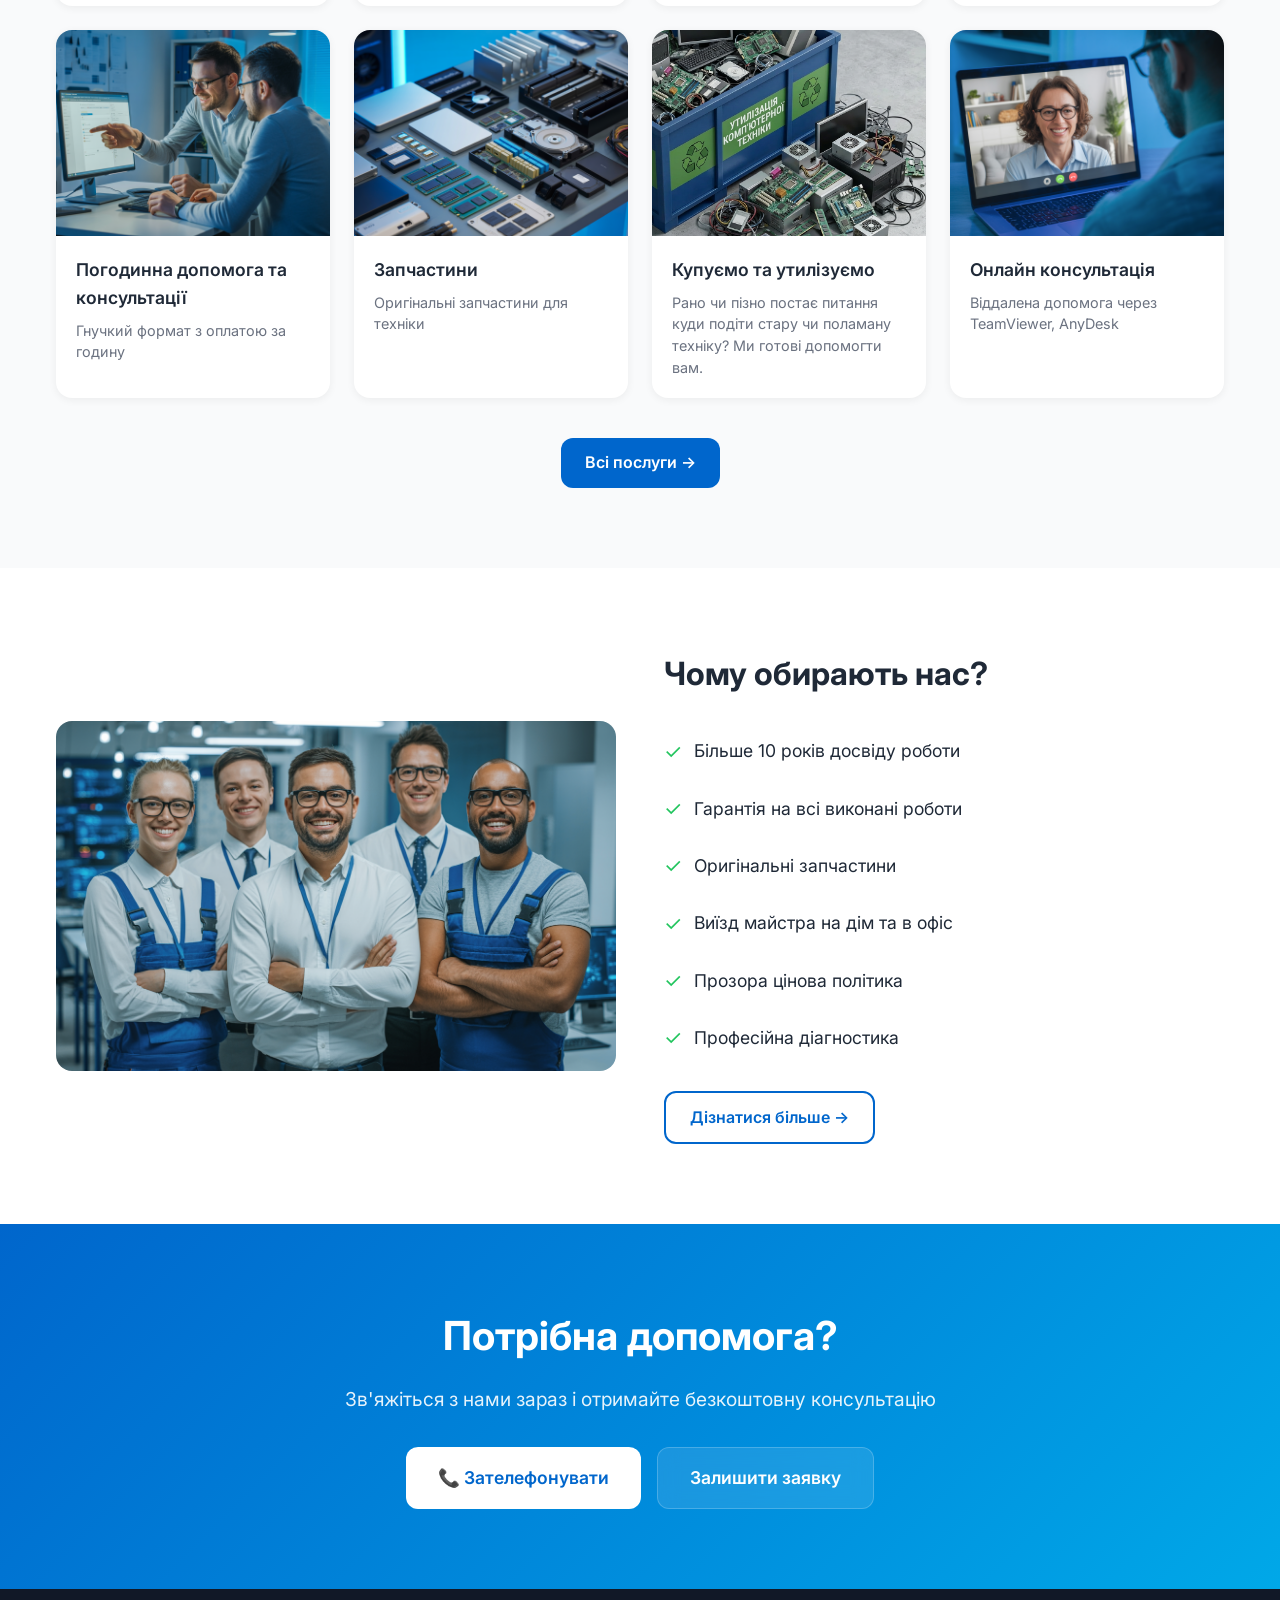
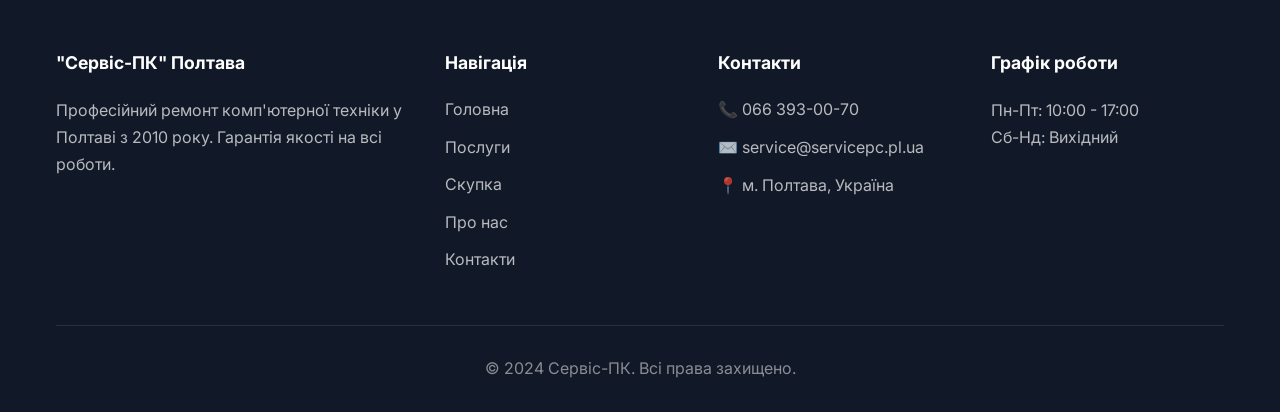
==== commit 1e275aae: "Update index.html" ====
--- a/index.html
+++ b/index.html
@@ -21,6 +21,7 @@
             <nav class="nav" id="nav">
                 <a href="index.html" class="active">Головна</a>
                 <a href="poslugy.html">Послуги</a>
+                <a href="skupka.html">Скупка</a>
                 <a href="pro-nas.html">Про нас</a>
                 <a href="kontakty.html">Контакти</a>
             </nav>
@@ -214,6 +215,7 @@
                     <h4>Навігація</h4>
                     <a href="index.html">Головна</a>
                     <a href="poslugy.html">Послуги</a>
+                    <a href="skupka.html">Скупка</a>
                     <a href="pro-nas.html">Про нас</a>
                     <a href="kontakty.html">Контакти</a>
                 </div>
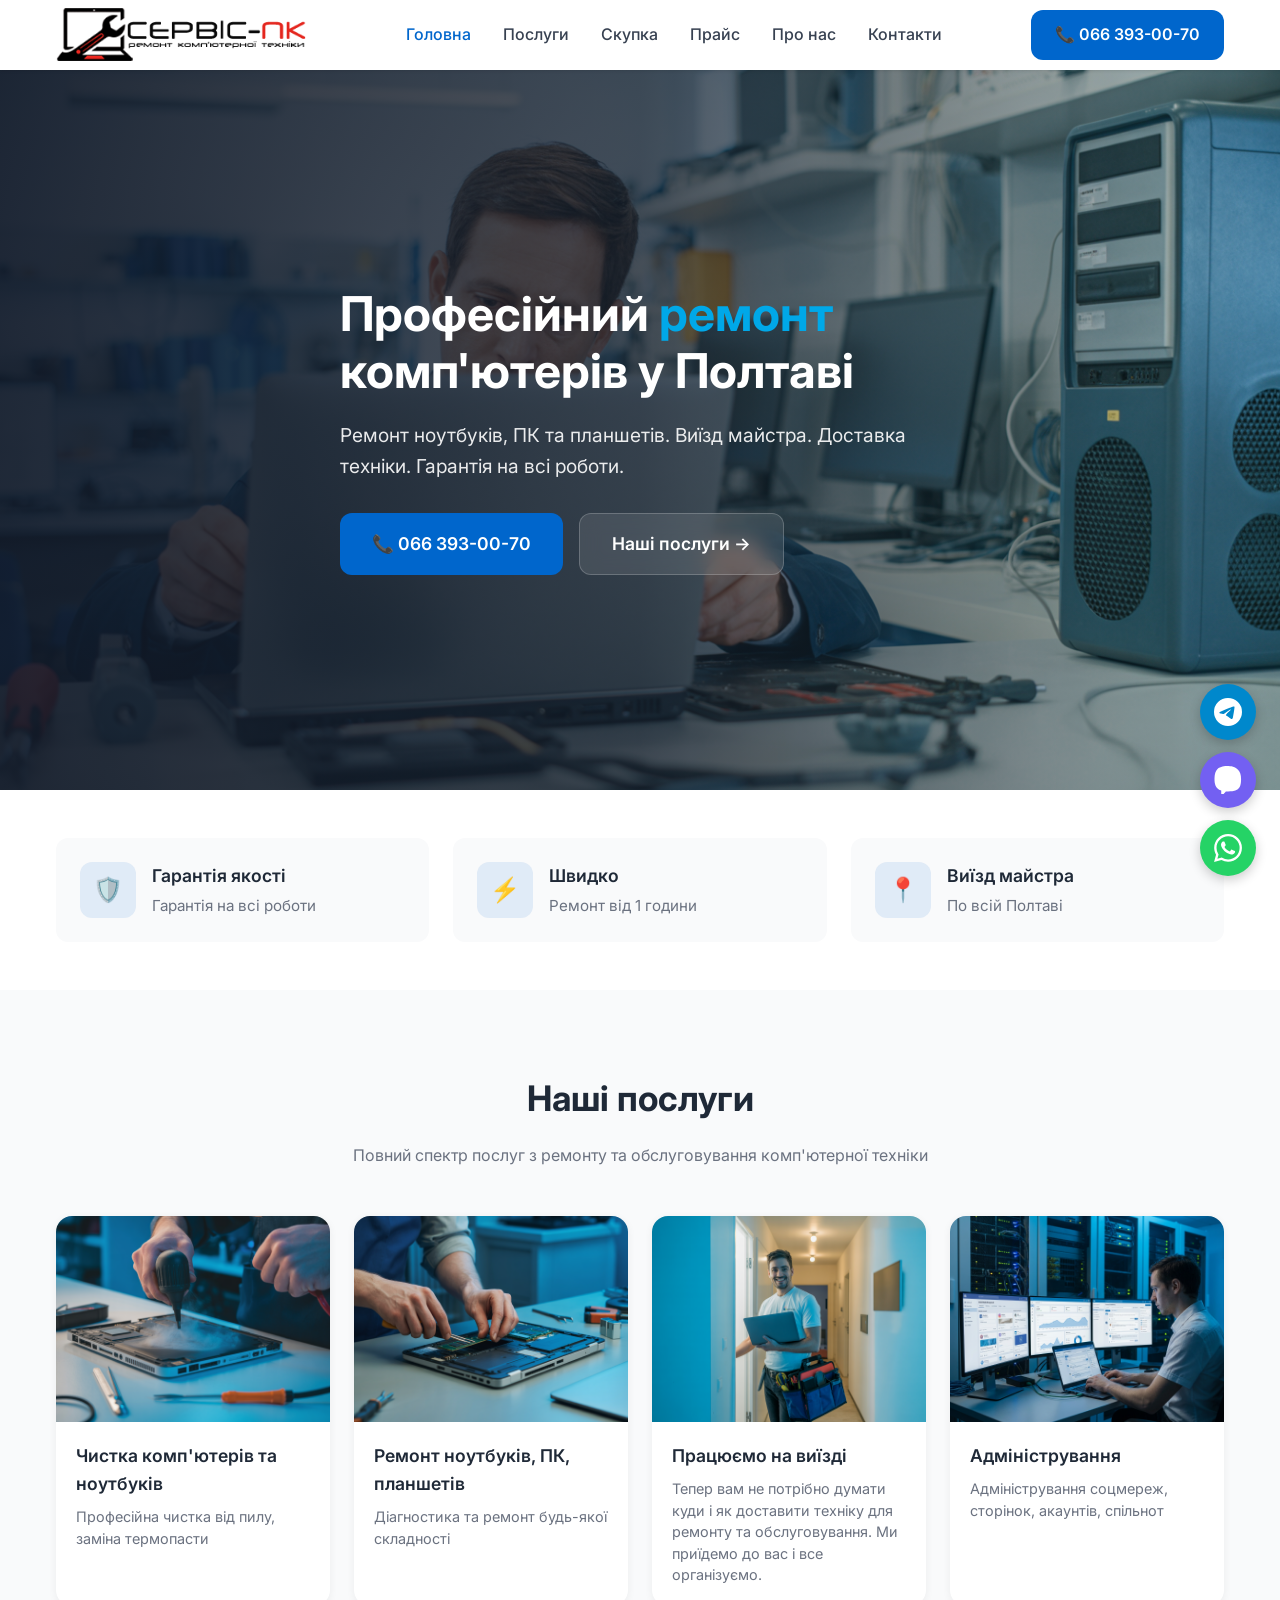
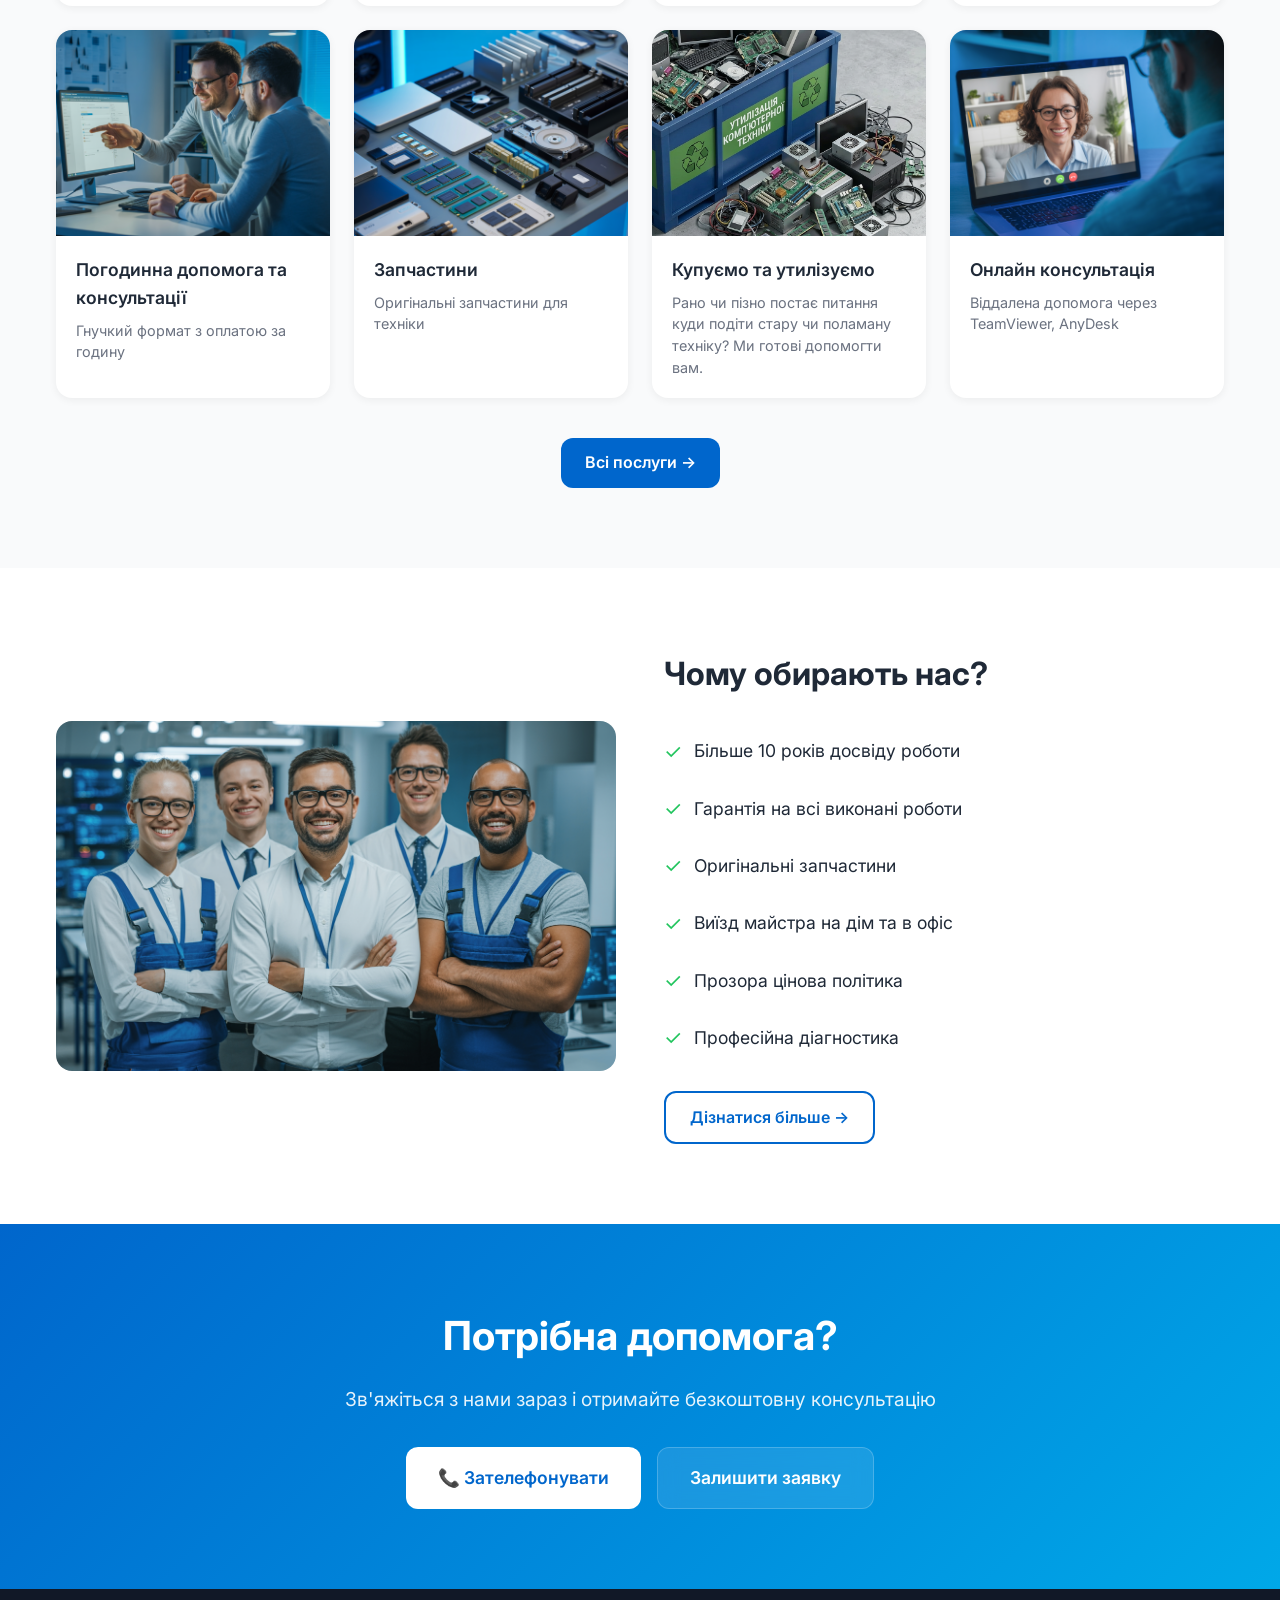
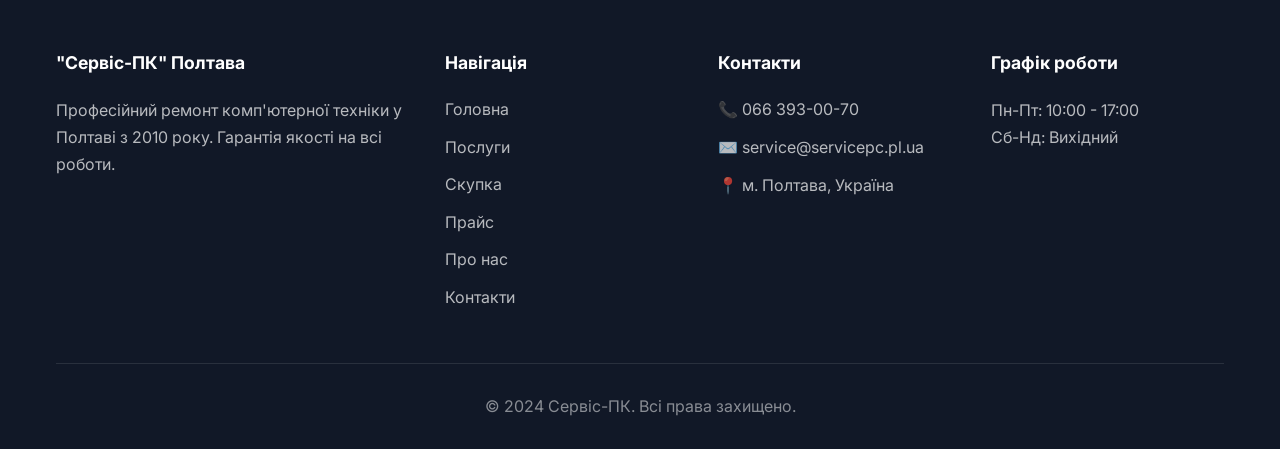
==== commit e1db6600: "Update index.html" ====
--- a/index.html
+++ b/index.html
@@ -4,7 +4,7 @@
     <meta charset="UTF-8">
     <meta name="viewport" content="width=device-width, initial-scale=1.0">
     <title>"Сервіс-ПК" Полтава | Ремонт ноутбуків та комп'ютерів у Полтаві</title>
-    <meta name="description" content="Професійний ремонт ноутбуків, комп'ютерів та планшетів у Полтаві. Виїзд додому. Гарантія на всі роботи.">
+    <meta name="description" content="Професійний ремонт та обслуговування ноутбуків, комп'ютерів та планшетів у Полтаві. Виїзд додому.">
     <link rel="icon" type="image/png" href="favicon.png">
     <link rel="preconnect" href="https://fonts.googleapis.com">
     <link href="https://fonts.googleapis.com/css2?family=Inter:wght@400;500;600;700&display=swap" rel="stylesheet">
@@ -22,6 +22,7 @@
                 <a href="index.html" class="active">Головна</a>
                 <a href="poslugy.html">Послуги</a>
                 <a href="skupka.html">Скупка</a>
+                <a href="prise.html">Прайс</a>
                 <a href="pro-nas.html">Про нас</a>
                 <a href="kontakty.html">Контакти</a>
             </nav>
@@ -216,13 +217,14 @@
                     <a href="index.html">Головна</a>
                     <a href="poslugy.html">Послуги</a>
                     <a href="skupka.html">Скупка</a>
+                     <a href="prise.html">Прайс</a>
                     <a href="pro-nas.html">Про нас</a>
                     <a href="kontakty.html">Контакти</a>
                 </div>
                 <div class="footer-col">
                     <h4>Контакти</h4>
                     <a href="tel:+380663930070">📞 066 393-00-70</a>
-                    <a href="mailto:service@servicepc.pl.ua">✉️ service@servicepc.pl.ua</a>
+                    <a href="mailto:myhost.ua@gmail.com">✉️ service@servicepc.pl.ua</a>
                     <p>📍 м. Полтава, Україна</p>
                 </div>
                 <div class="footer-col">
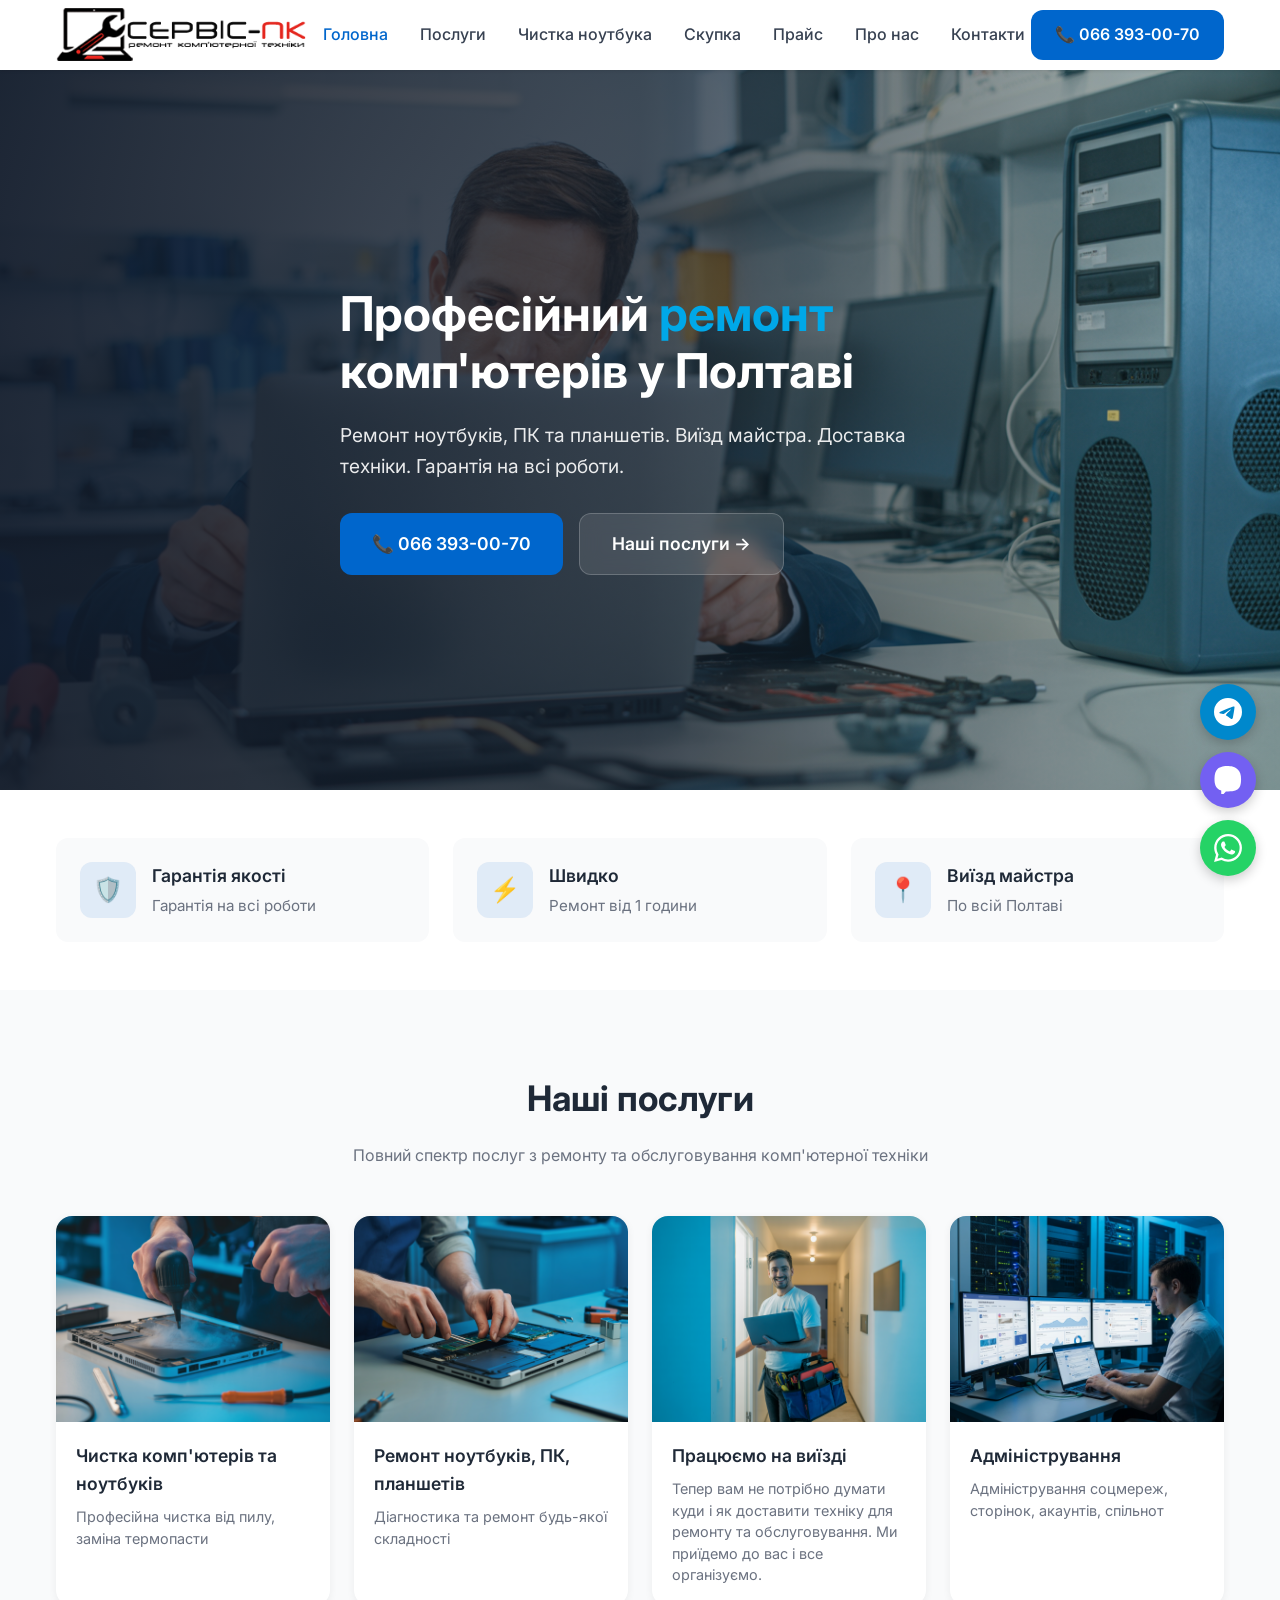
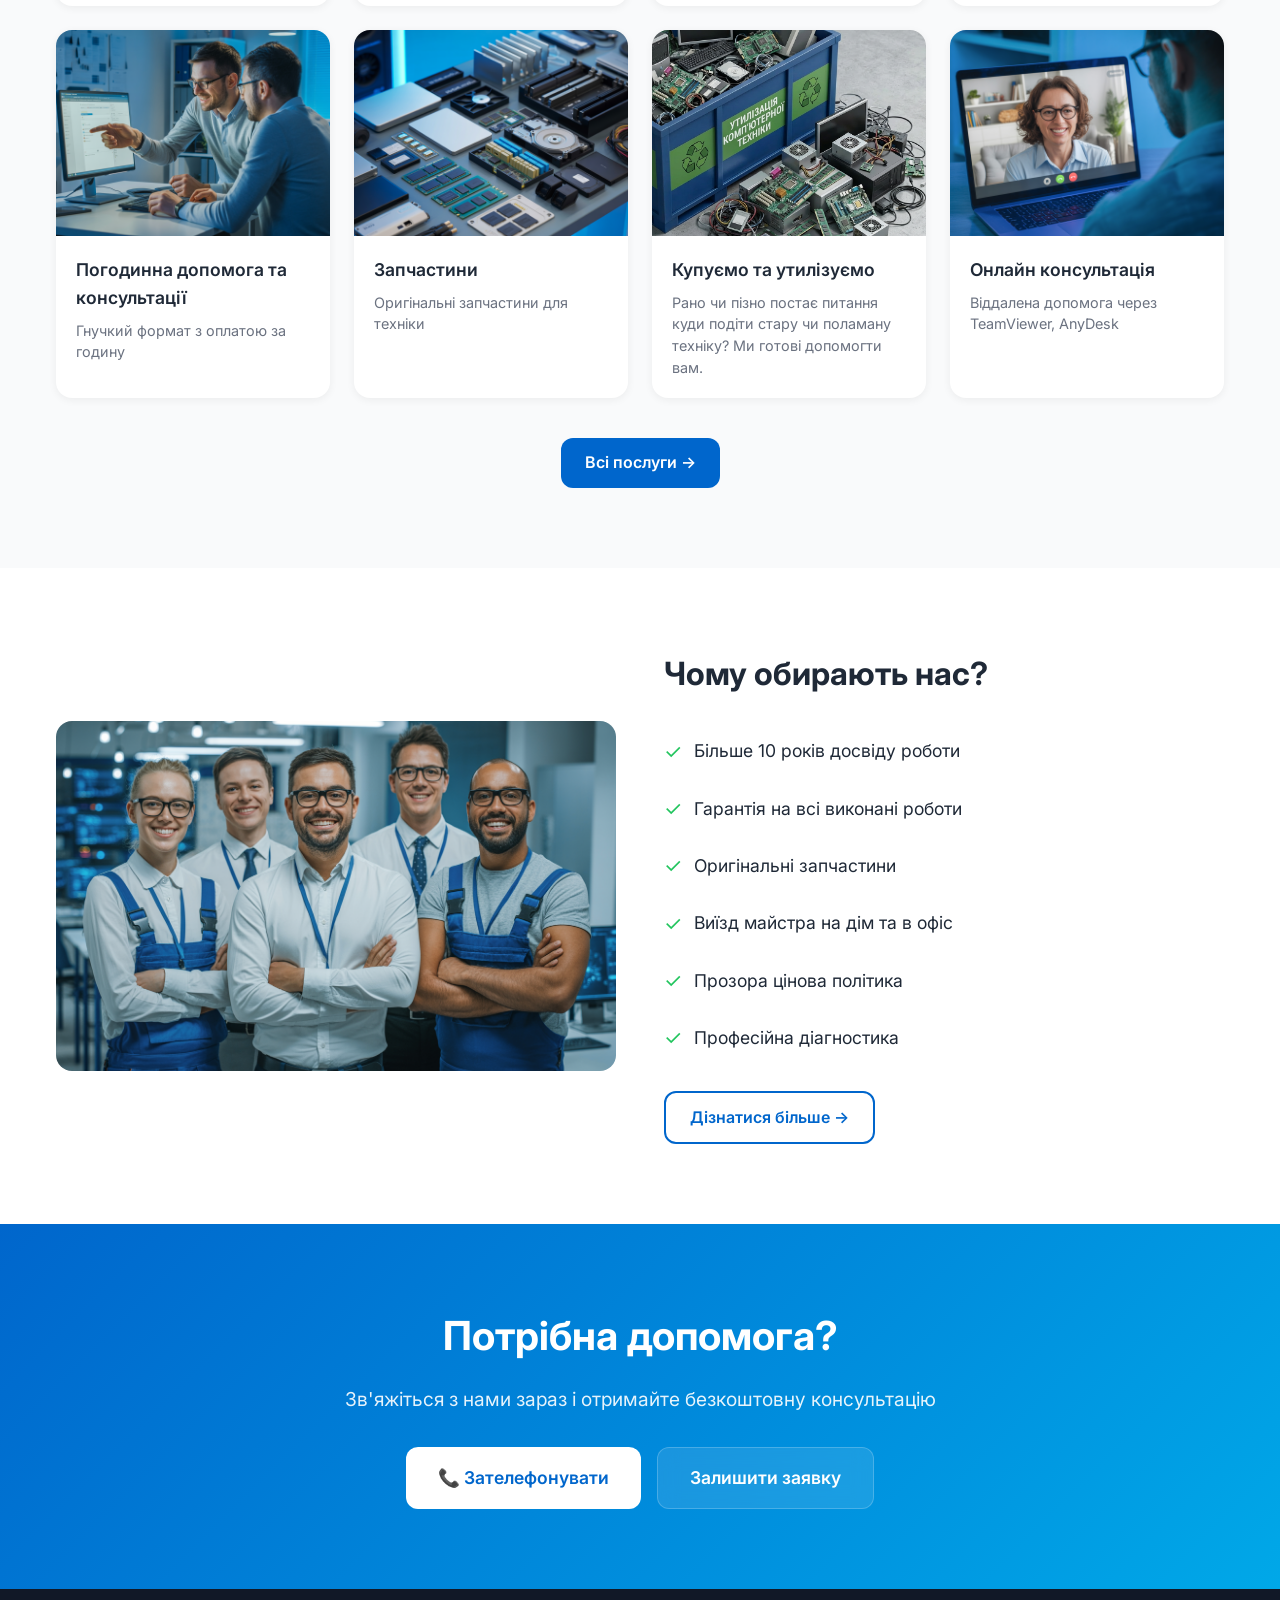
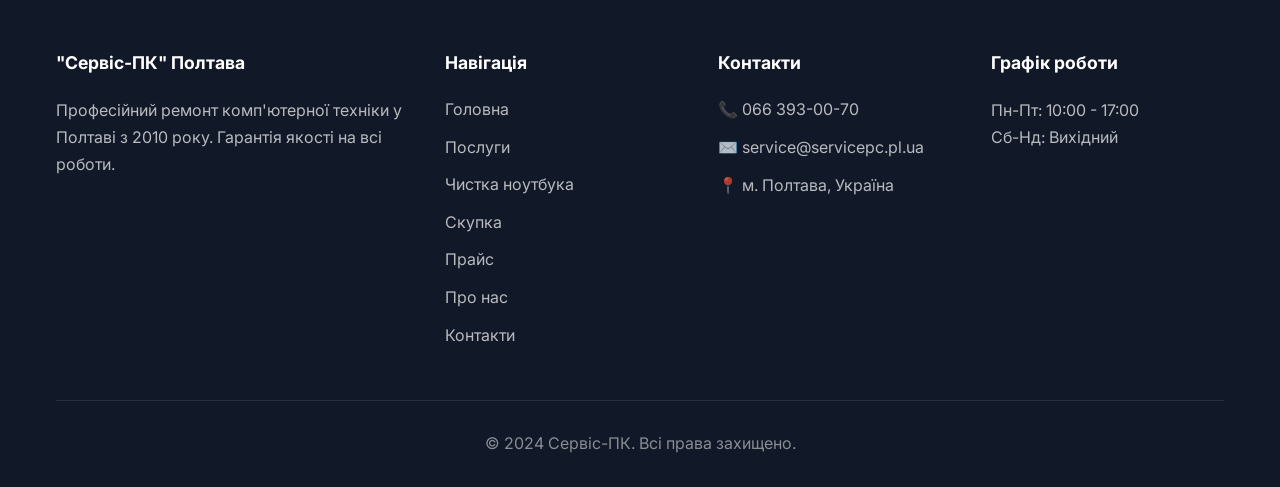
==== commit c48525f8: "Add files via upload" ====
--- a/index.html
+++ b/index.html
@@ -18,11 +18,12 @@
                 <div class="logo-icon"><img src="logo.png"</img></div>
                 <span></span>
             </a>
-            <nav class="nav" id="nav">
+             <nav class="nav" id="nav">
                 <a href="index.html" class="active">Головна</a>
                 <a href="poslugy.html">Послуги</a>
-                <a href="skupka.html">Скупка</a>
-                <a href="prise.html">Прайс</a>
+				<a href="chistka_notebooka.html">Чистка ноутбука</a>
+				<a href="skupka.html">Скупка</a>
+				<a href="prise.html">Прайс</a>
                 <a href="pro-nas.html">Про нас</a>
                 <a href="kontakty.html">Контакти</a>
             </nav>
@@ -216,6 +217,7 @@
                     <h4>Навігація</h4>
                     <a href="index.html">Головна</a>
                     <a href="poslugy.html">Послуги</a>
+					<a href="chistka_notebooka.html">Чистка ноутбука</a>
                     <a href="skupka.html">Скупка</a>
                      <a href="prise.html">Прайс</a>
                     <a href="pro-nas.html">Про нас</a>
